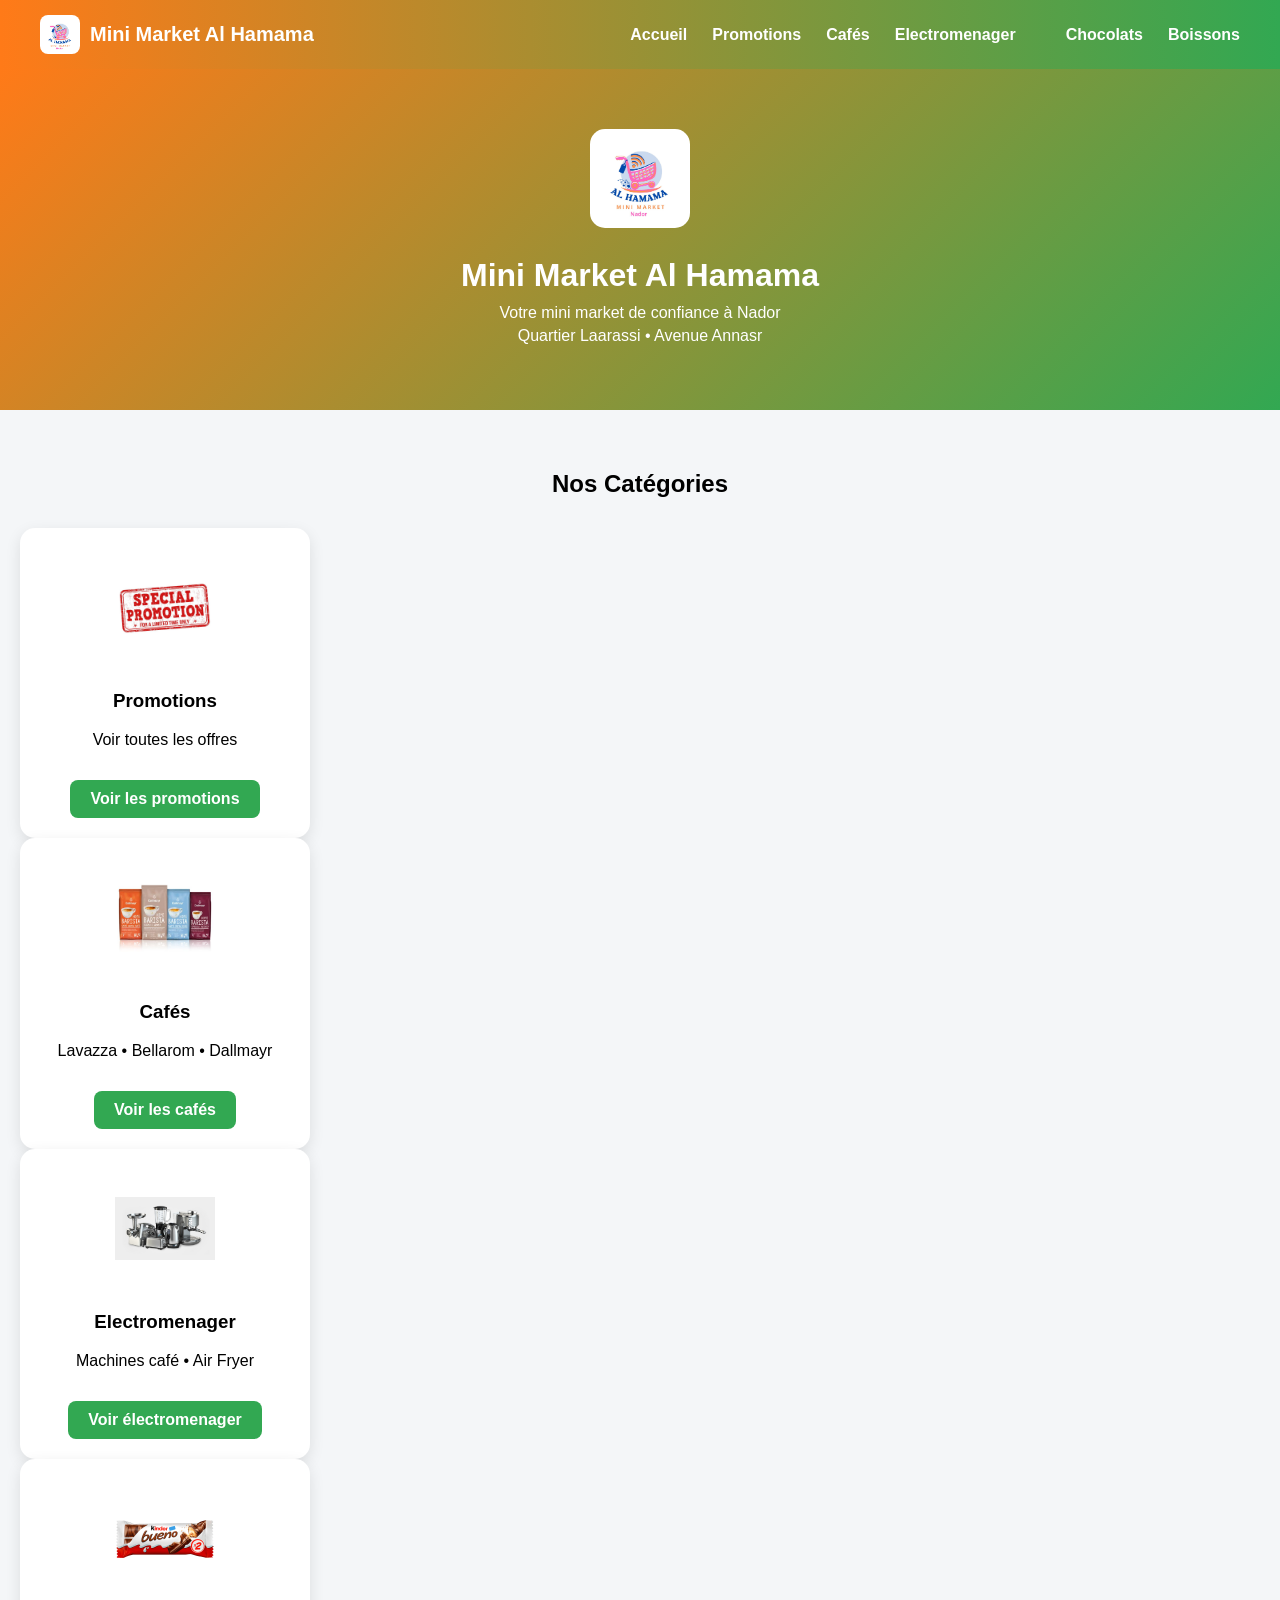
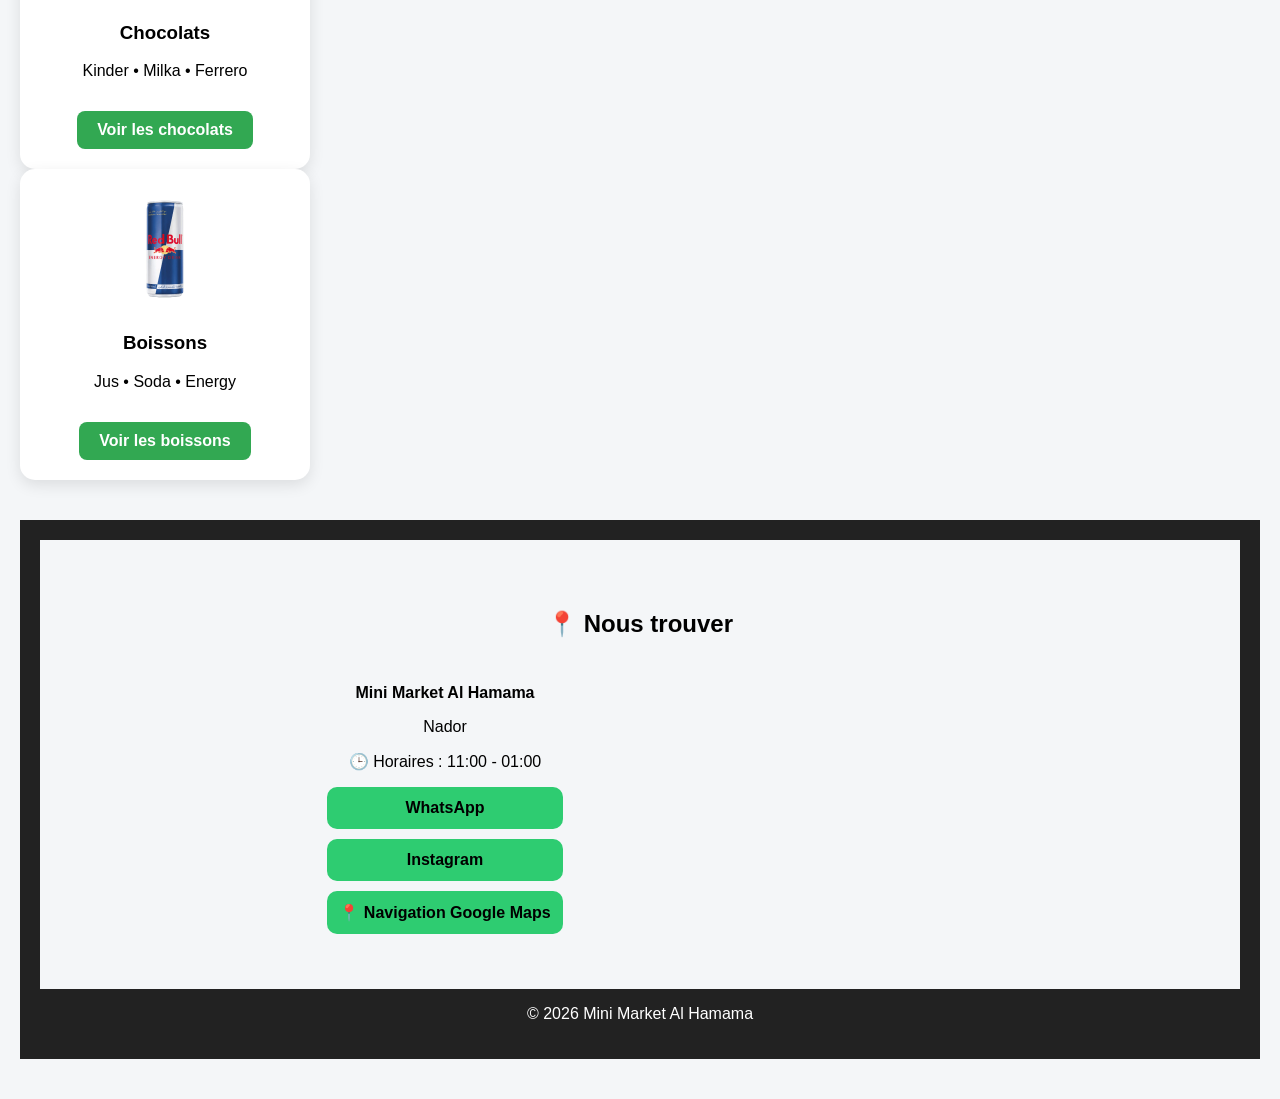
==== index.html @ c86dffb8 "Update index.html" ====
<!DOCTYPE html>
<html lang="fr">
<head>
<meta charset="UTF-8">
<meta name="viewport" content="width=device-width, initial-scale=1.0">

<title>Mini Market Al Hamama - Nador</title>

<meta name="description" content="Mini Market Al Hamama à Nador. Cafés Lavazza, chocolats, boissons et produits importés. Commander sur WhatsApp.">

<meta name="keywords" content="Mini Market Al Hamama, Nador, café Lavazza Nador, chocolats Nador, mini market Nador">
<style>

/* RESET */

body{
margin:0;
font-family:Arial, sans-serif;
background:#f4f6f8;
}

/* NAVBAR */

.navbar{
background:linear-gradient(90deg,#ff7a18,#32a852);
padding:15px;
position:sticky;
top:0;
z-index:999;
}

.nav-container{
display:flex;
justify-content:space-between;
align-items:center;
max-width:1200px;
margin:auto;
}

.logo{
display:flex;
align-items:center;
gap:10px;
color:white;
font-weight:bold;
font-size:20px;
}

.logo img{
width:40px;
border-radius:8px;
}

.nav-links{
list-style:none;
display:flex;
gap:25px;
margin:0;
padding:0;
}

.nav-links a{
color:white;
text-decoration:none;
font-weight:bold;
transition:0.3s;
}

.nav-links a:hover{
opacity:0.7;
}


/* HERO */

.hero{
background:linear-gradient(135deg,#ff7a18,#32a852);
color:white;
text-align:center;
padding:60px 20px;
animation:fadeIn 1s ease;
}

.hero img{
width:100px;
border-radius:15px;
margin-bottom:15px;
}

.hero h1{
margin:10px 0;
}

.hero p{
margin:5px 0;
}


/* CATEGORIES */

.section{
padding:40px 20px;
text-align:center;
}

.section h2{
margin-bottom:30px;
}

.categories{
display:grid;
grid-template-columns:repeat(auto-fit,minmax(220px,1fr));
gap:20px;
max-width:1100px;
margin:auto;
}

.card{
background:white;
padding:20px;
border-radius:15px;
width:250px;
box-shadow:0 5px 15px rgba(0,0,0,0.1);
transition:0.3s;
}

.card:hover{
transform:translateY(-5px);
}

.card img{
width:100px;
height:120px;
object-fit:contain;
}

.category img{
width:100%;
height:120px;
object-fit:contain;
}  
.btn{
display:inline-block;
margin-top:15px;
padding:10px 20px;
background:#32a852;
color:white;
text-decoration:none;
border-radius:8px;
font-weight:bold;
}


/* FOOTER */

footer{
background:#222;
color:white;
text-align:center;
padding:20px;
margin-top:40px;
}

footer a{
color:#32a852;
text-decoration:none;
display:block;
margin:5px;
}
.contact{
padding:50px 20px;
text-align:center;
background:#f4f6f8;
}

.contact-container{
display:flex;
flex-wrap:wrap;
justify-content:center;
gap:40px;
margin-top:30px;
}

.contact-info{
max-width:300px;
}
.contact h2{
color:black;
}

.contact p{
color:black;
}
  
.contact-btn{
display:block;
background:#2ecc71;
color:black;
padding:12px;
margin-top:10px;
text-decoration:none;
border-radius:10px;
font-weight:bold;
}

/* ANIMATION */

@keyframes fadeIn{
from{
opacity:0;
transform:translateY(20px);
}
to{
opacity:1;
transform:translateY(0);
}
}

</style>

</head>
<body>


<!-- NAVBAR -->

<nav class="navbar">

<div class="nav-container">

<div class="logo">
<img src="logo.png">
Mini Market Al Hamama
</div>

<ul class="nav-links">

<li><a href="index.html">Accueil</a></li>

<li><a href="promotions.html">Promotions</a></li>

<li><a href="cafes.html">Cafés</a></li>
<li><a href="electromenager.html">Electromenager</a><li>
<li><a href="chocolats.html">Chocolats</a></li>

<li><a href="boissons.html">Boissons</a></li>

</ul>

</div>

</nav>


<!-- HERO -->

<div class="hero">

<img src="logo.png">

<h1>Mini Market Al Hamama</h1>

<p>Votre mini market de confiance à Nador</p>

<p>Quartier Laarassi • Avenue Annasr</p>

</div>


<!-- CATEGORIES -->

<div class="section">

<h2>Nos Catégories</h2>

<div class="cards">


<!-- PROMOTIONS -->

<div class="card">

<img src="promo.jpg">

<h3>Promotions</h3>

<p>Voir toutes les offres</p>

<a href="promotions.html" class="btn">
Voir les promotions
</a>

</div>


<!-- CAFES -->

<div class="card">

<img src="cafes.jpg">

<h3>Cafés</h3>

<p>Lavazza • Bellarom • Dallmayr</p>

<a href="cafes.html" class="btn">
Voir les cafés
</a>

</div>

<div class="category-card">

<div class="card">

<img src="electromenager.jpg">

<h3>Electromenager</h3>

<p>Machines café • Air Fryer</p>

<a href="electromenager.html" class="btn">
Voir électromenager
</a>

</div>
<!-- CHOCOLATS -->

<div class="card">

<img src="kinder-bueno.jpg">

<h3>Chocolats</h3>

<p>Kinder • Milka • Ferrero</p>

<a href="chocolats.html" class="btn">
Voir les chocolats
</a>

</div>


<!-- BOISSONS -->

<div class="card">

<img src="redbull.jpg">

<h3>Boissons</h3>

<p>Jus • Soda • Energy</p>

<a href="boissons.html" class="btn">
Voir les boissons
</a>

</div>


</div>

</div>


<!-- FOOTER -->

<footer>

<section class="contact">

<h2>📍 Nous trouver</h2>

<div class="contact-container">

<div class="contact-info">

<p><b>Mini Market Al Hamama</b></p>

<p>Nador</p>

<p>🕒 Horaires :  
11:00 - 01:00 </p>

<a href="https://wa.me/212652243366" class="contact-btn">
WhatsApp
</a>

<a href="https://www.instagram.com/market_al_hamama?igsh=ZG90cmwxNWRjYzk=" class="contact-btn">
Instagram
</a>

<a href="https://maps.google.com/?q=Mini+Market+Al+Hamama+Nador" class="contact-btn">
📍 Navigation Google Maps
</a>

</div>

<div class="contact-map">

<iframe
src="https://www.google.com/maps?q=Mini+Market+Al+Hamama+Nador&output=embed"
width="350"
height="250"
style="border:0;border-radius:12px;"
allowfullscreen=""
loading="lazy">
</iframe>

</div>

</div>

</section>


<p>©️ 2026 Mini Market Al Hamama</p>

</footer>


<script>

let cart=[]
let total=0


function sendWhatsApp(){

let message="Bonjour je veux commander :%0A"

cart.forEach(item=>{
message+="- "+item.product+" : "+item.price+" DH%0A"
})

message+="%0ATotal : "+total+" DH"

window.open("https://wa.me/212652243366?text="+message)

}

</script>


</body>
</html>
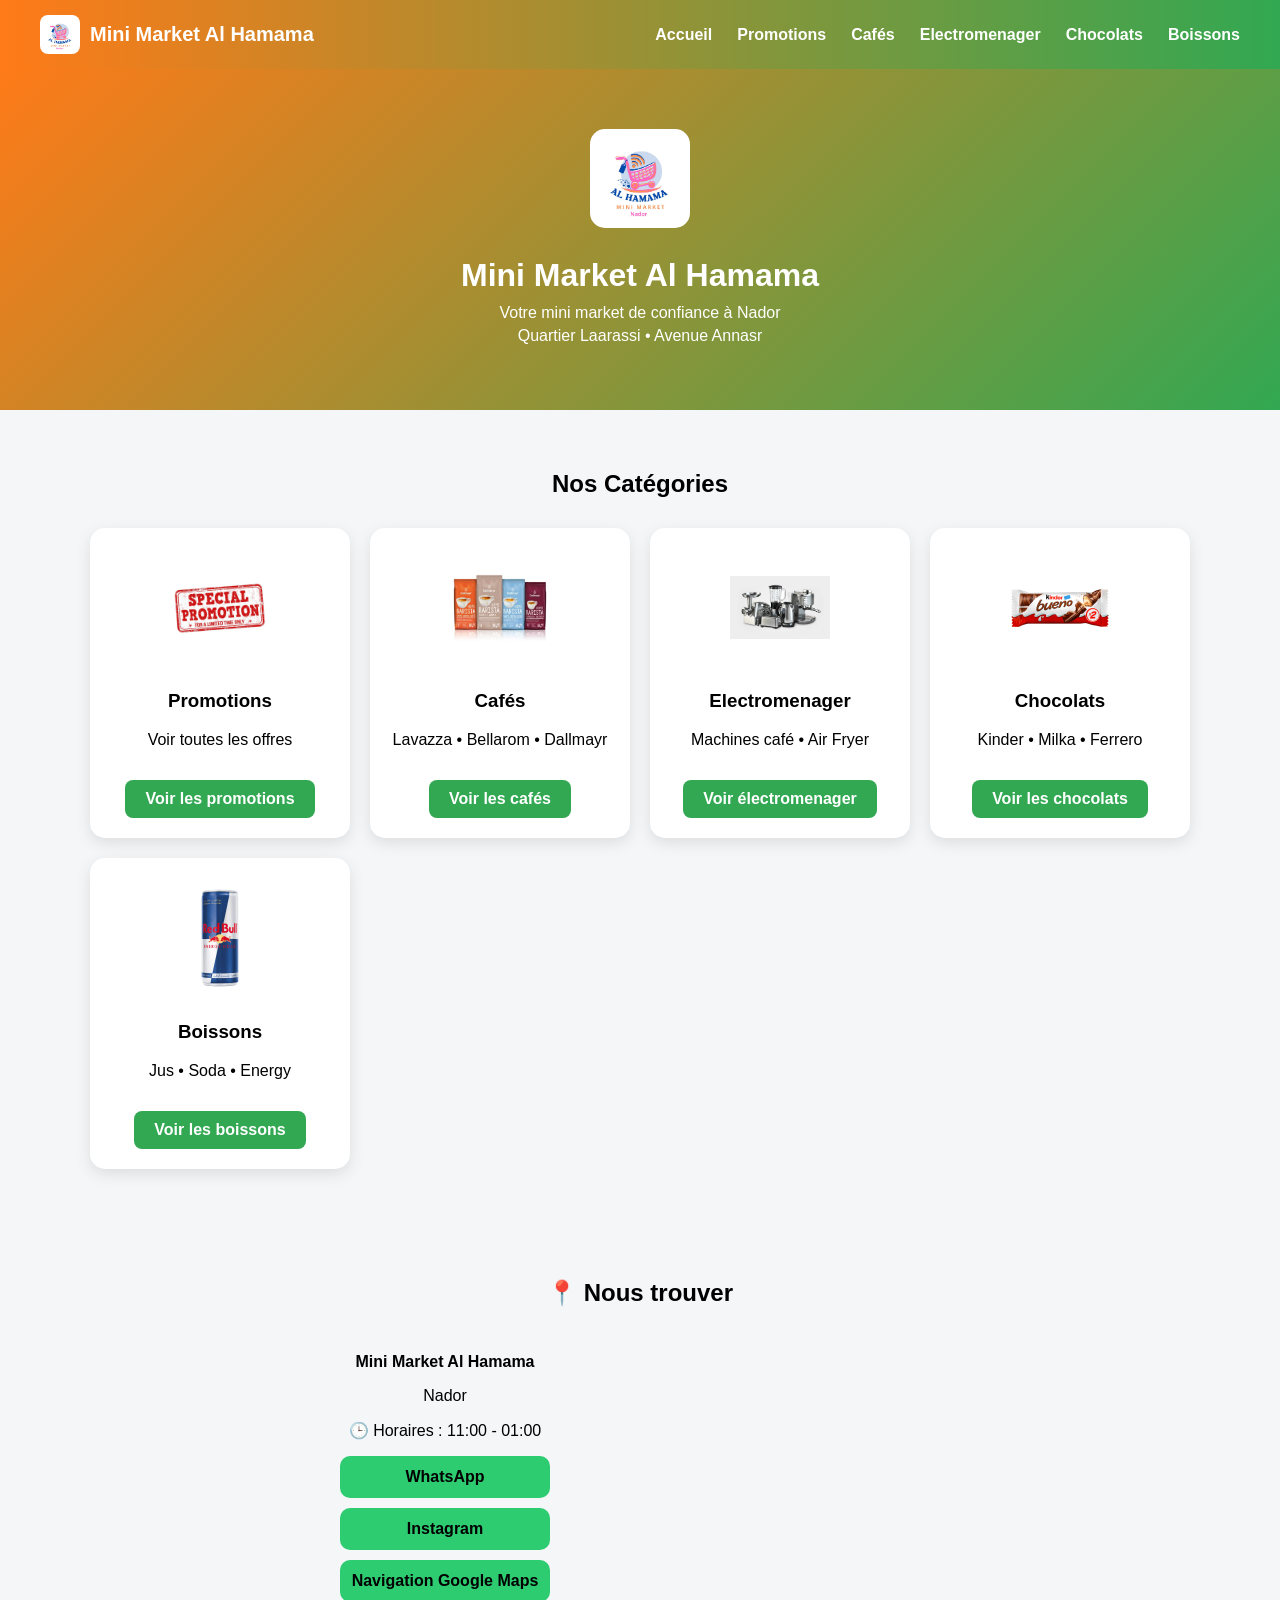
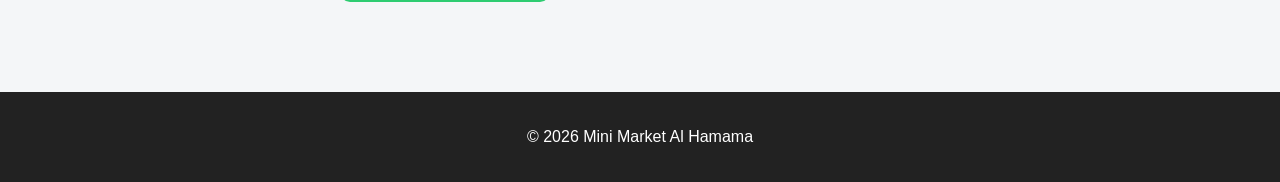
==== commit 05ab2308: "Update index.html" ====
--- a/index.html
+++ b/index.html
@@ -1,6 +1,8 @@
 <!DOCTYPE html>
 <html lang="fr">
+
 <head>
+
 <meta charset="UTF-8">
 <meta name="viewport" content="width=device-width, initial-scale=1.0">
 
@@ -9,6 +11,7 @@
 <meta name="description" content="Mini Market Al Hamama à Nador. Cafés Lavazza, chocolats, boissons et produits importés. Commander sur WhatsApp.">
 
 <meta name="keywords" content="Mini Market Al Hamama, Nador, café Lavazza Nador, chocolats Nador, mini market Nador">
+
 <style>
 
 /* RESET */
@@ -18,6 +21,7 @@
 font-family:Arial, sans-serif;
 background:#f4f6f8;
 }
+
 
 /* NAVBAR */
 
@@ -119,7 +123,6 @@
 background:white;
 padding:20px;
 border-radius:15px;
-width:250px;
 box-shadow:0 5px 15px rgba(0,0,0,0.1);
 transition:0.3s;
 }
@@ -134,11 +137,6 @@
 object-fit:contain;
 }
 
-.category img{
-width:100%;
-height:120px;
-object-fit:contain;
-}  
 .btn{
 display:inline-block;
 margin-top:15px;
@@ -151,22 +149,8 @@
 }
 
 
-/* FOOTER */
-
-footer{
-background:#222;
-color:white;
-text-align:center;
-padding:20px;
-margin-top:40px;
-}
-
-footer a{
-color:#32a852;
-text-decoration:none;
-display:block;
-margin:5px;
-}
+/* CONTACT */
+
 .contact{
 padding:50px 20px;
 text-align:center;
@@ -184,14 +168,7 @@
 .contact-info{
 max-width:300px;
 }
-.contact h2{
-color:black;
-}
-
-.contact p{
-color:black;
-}
-  
+
 .contact-btn{
 display:block;
 background:#2ecc71;
@@ -203,6 +180,18 @@
 font-weight:bold;
 }
 
+
+/* FOOTER */
+
+footer{
+background:#222;
+color:white;
+text-align:center;
+padding:20px;
+margin-top:40px;
+}
+
+
 /* ANIMATION */
 
 @keyframes fadeIn{
@@ -219,6 +208,8 @@
 </style>
 
 </head>
+
+
 <body>
 
 
@@ -240,7 +231,9 @@
 <li><a href="promotions.html">Promotions</a></li>
 
 <li><a href="cafes.html">Cafés</a></li>
-<li><a href="electromenager.html">Electromenager</a><li>
+
+<li><a href="electromenager.html">Electromenager</a></li>
+
 <li><a href="chocolats.html">Chocolats</a></li>
 
 <li><a href="boissons.html">Boissons</a></li>
@@ -273,7 +266,7 @@
 
 <h2>Nos Catégories</h2>
 
-<div class="cards">
+<div class="categories">
 
 
 <!-- PROMOTIONS -->
@@ -309,7 +302,8 @@
 
 </div>
 
-<div class="category-card">
+
+<!-- ELECTROMENAGER -->
 
 <div class="card">
 
@@ -324,6 +318,8 @@
 </a>
 
 </div>
+
+
 <!-- CHOCOLATS -->
 
 <div class="card">
@@ -363,9 +359,7 @@
 </div>
 
 
-<!-- FOOTER -->
-
-<footer>
+<!-- CONTACT -->
 
 <section class="contact">
 
@@ -379,8 +373,7 @@
 
 <p>Nador</p>
 
-<p>🕒 Horaires :  
-11:00 - 01:00 </p>
+<p>🕒 Horaires : 11:00 - 01:00</p>
 
 <a href="https://wa.me/212652243366" class="contact-btn">
 WhatsApp
@@ -391,7 +384,7 @@
 </a>
 
 <a href="https://maps.google.com/?q=Mini+Market+Al+Hamama+Nador" class="contact-btn">
-📍 Navigation Google Maps
+Navigation Google Maps
 </a>
 
 </div>
@@ -414,53 +407,12 @@
 </section>
 
 
-<p>©️ 2026 Mini Market Al Hamama</p>
+<footer>
+
+<p>© 2026 Mini Market Al Hamama</p>
 
 </footer>
-
-
-<script>
-
-let cart=[]
-let total=0
-
-
-function sendWhatsApp(){
-
-let message="Bonjour je veux commander :%0A"
-
-cart.forEach(item=>{
-message+="- "+item.product+" : "+item.price+" DH%0A"
-})
-
-message+="%0ATotal : "+total+" DH"
-
-window.open("https://wa.me/212652243366?text="+message)
-
-}
-
-</script>
 
 
 </body>
 </html>
-
-
-
-
-
-
-
-
-
-
-
-
-
-
-
-
-
-
-
-
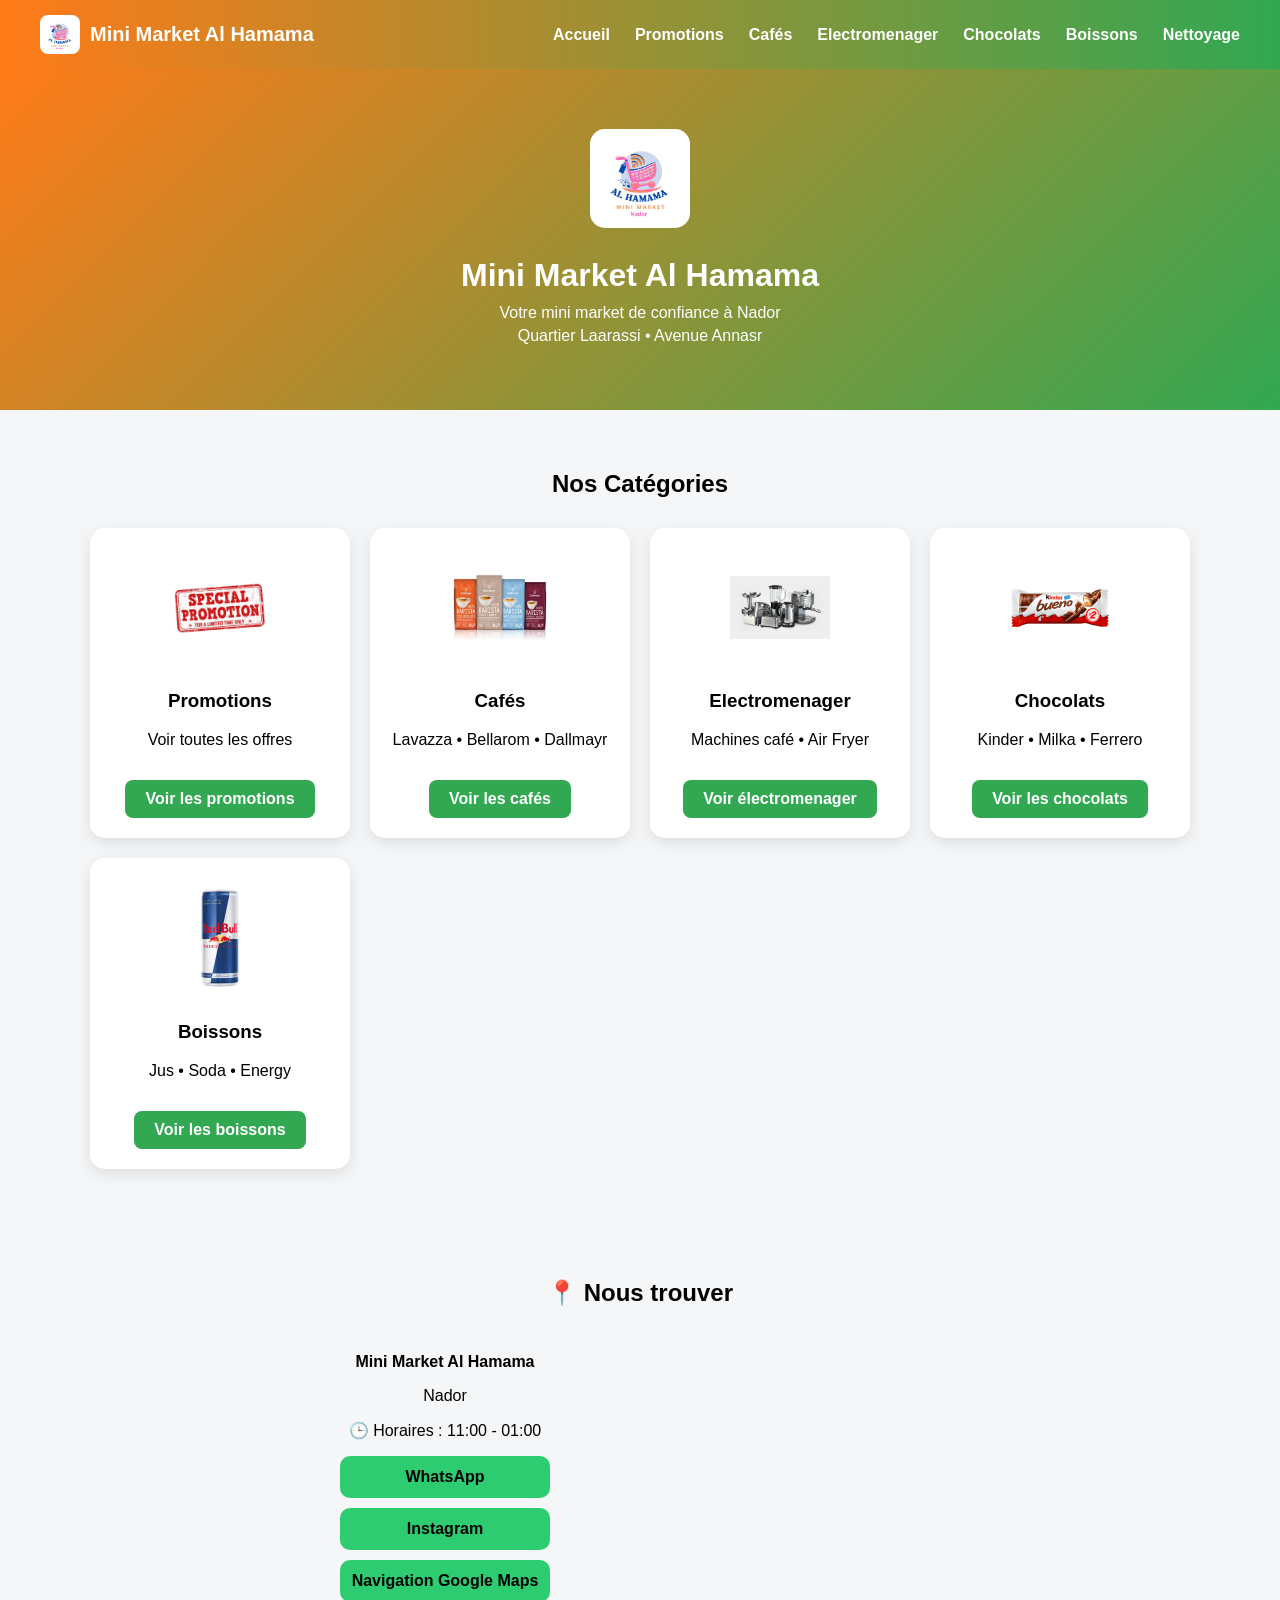
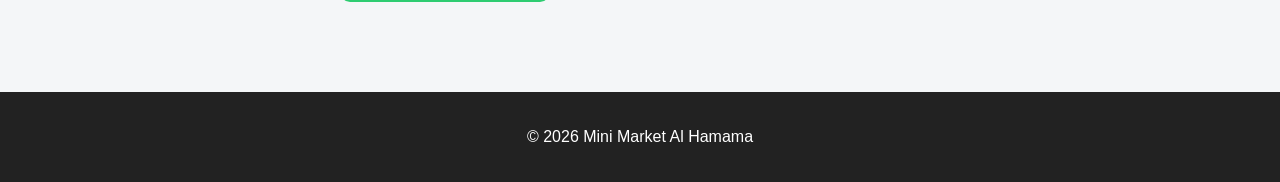
==== commit 5d066e97: "Update index.html" ====
--- a/index.html
+++ b/index.html
@@ -237,7 +237,7 @@
 <li><a href="chocolats.html">Chocolats</a></li>
 
 <li><a href="boissons.html">Boissons</a></li>
-
+<li><a href="nettoyage.html">Nettoyage</a></li>
 </ul>
 
 </div>
@@ -416,3 +416,4 @@
 
 </body>
 </html>
+
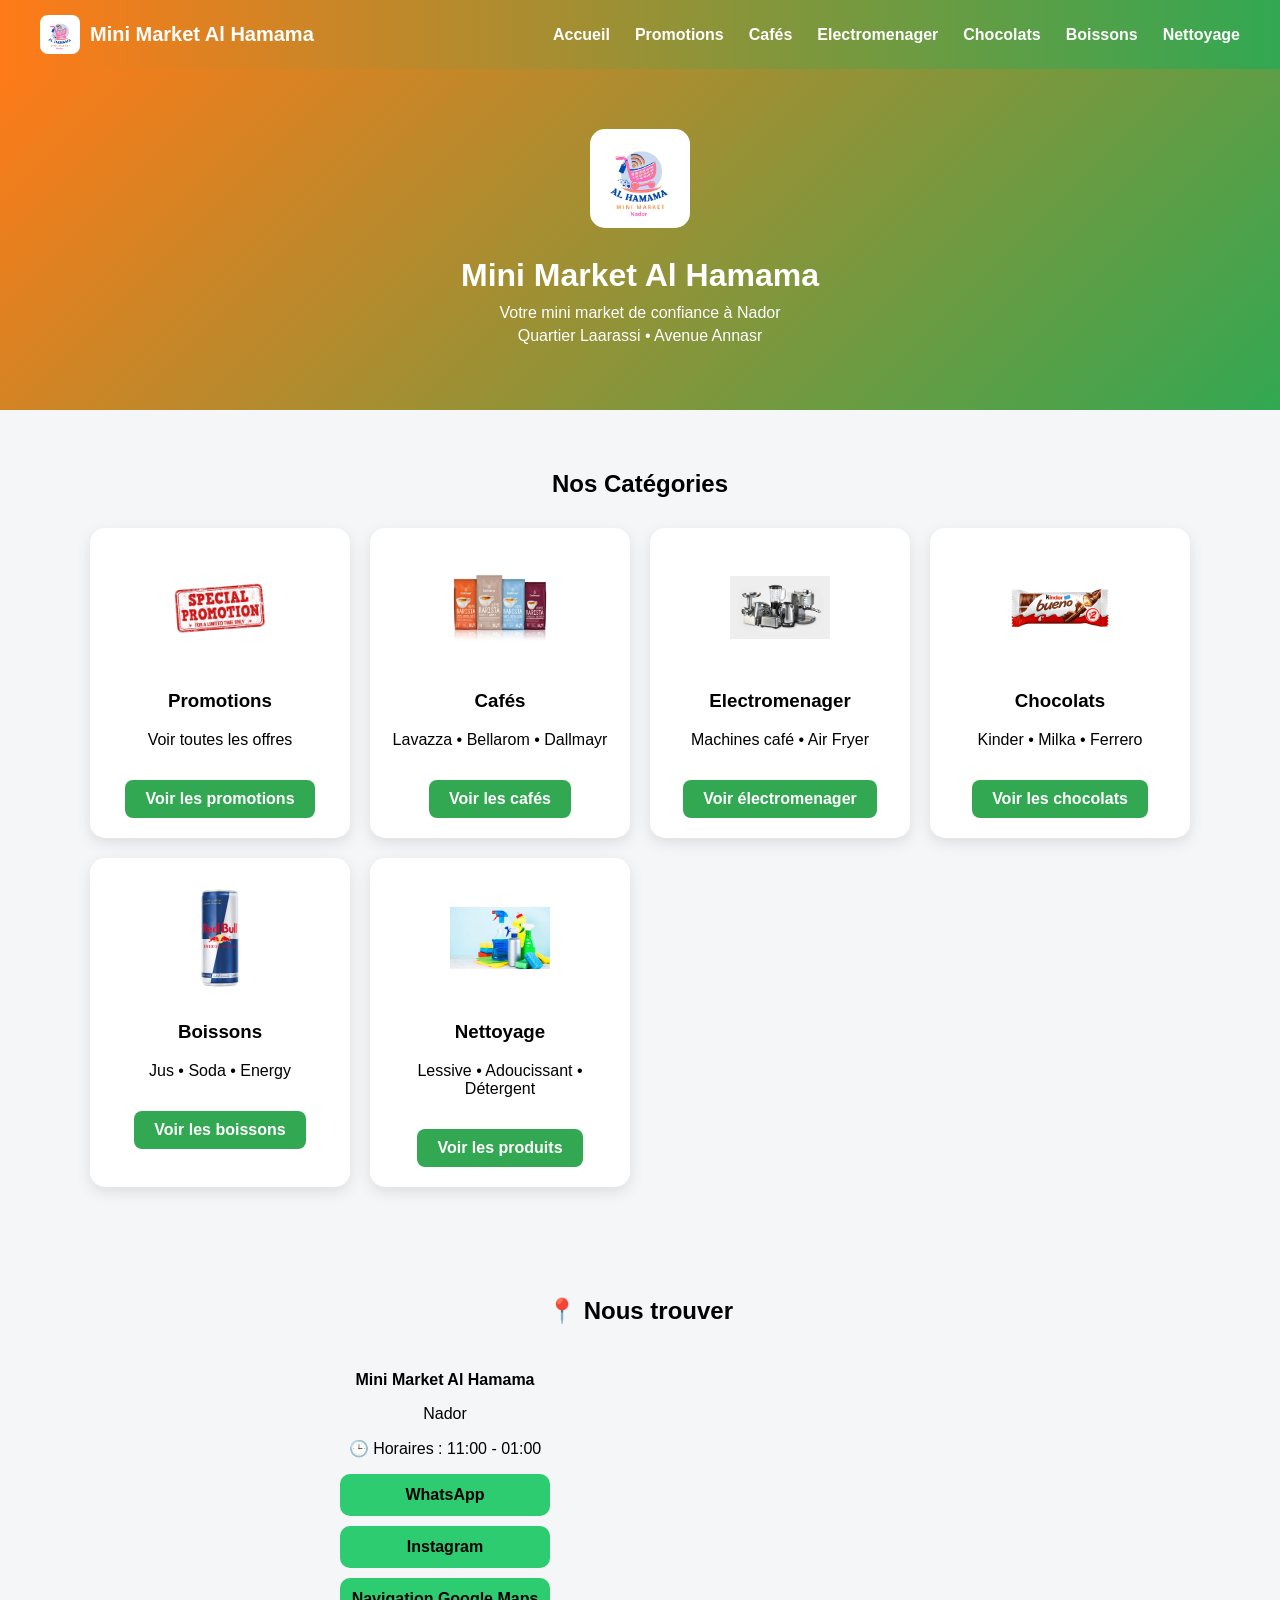
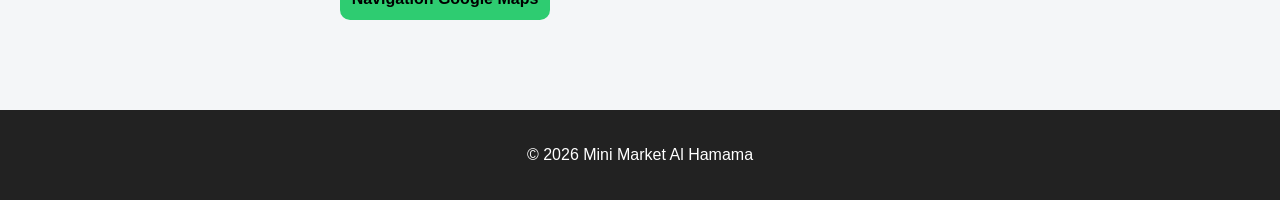
==== commit 12bdeef7: "Update index.html" ====
--- a/index.html
+++ b/index.html
@@ -352,7 +352,19 @@
 </a>
 
 </div>
-
+<div class="card">
+
+<img src="nettoyage.jpg">
+
+<h3>Nettoyage</h3>
+
+<p>Lessive • Adoucissant • Détergent</p>
+
+<a href="nettoyage.html" class="btn">
+Voir les produits
+</a>
+
+</div>
 
 </div>
 
@@ -417,3 +429,4 @@
 </body>
 </html>
 
+
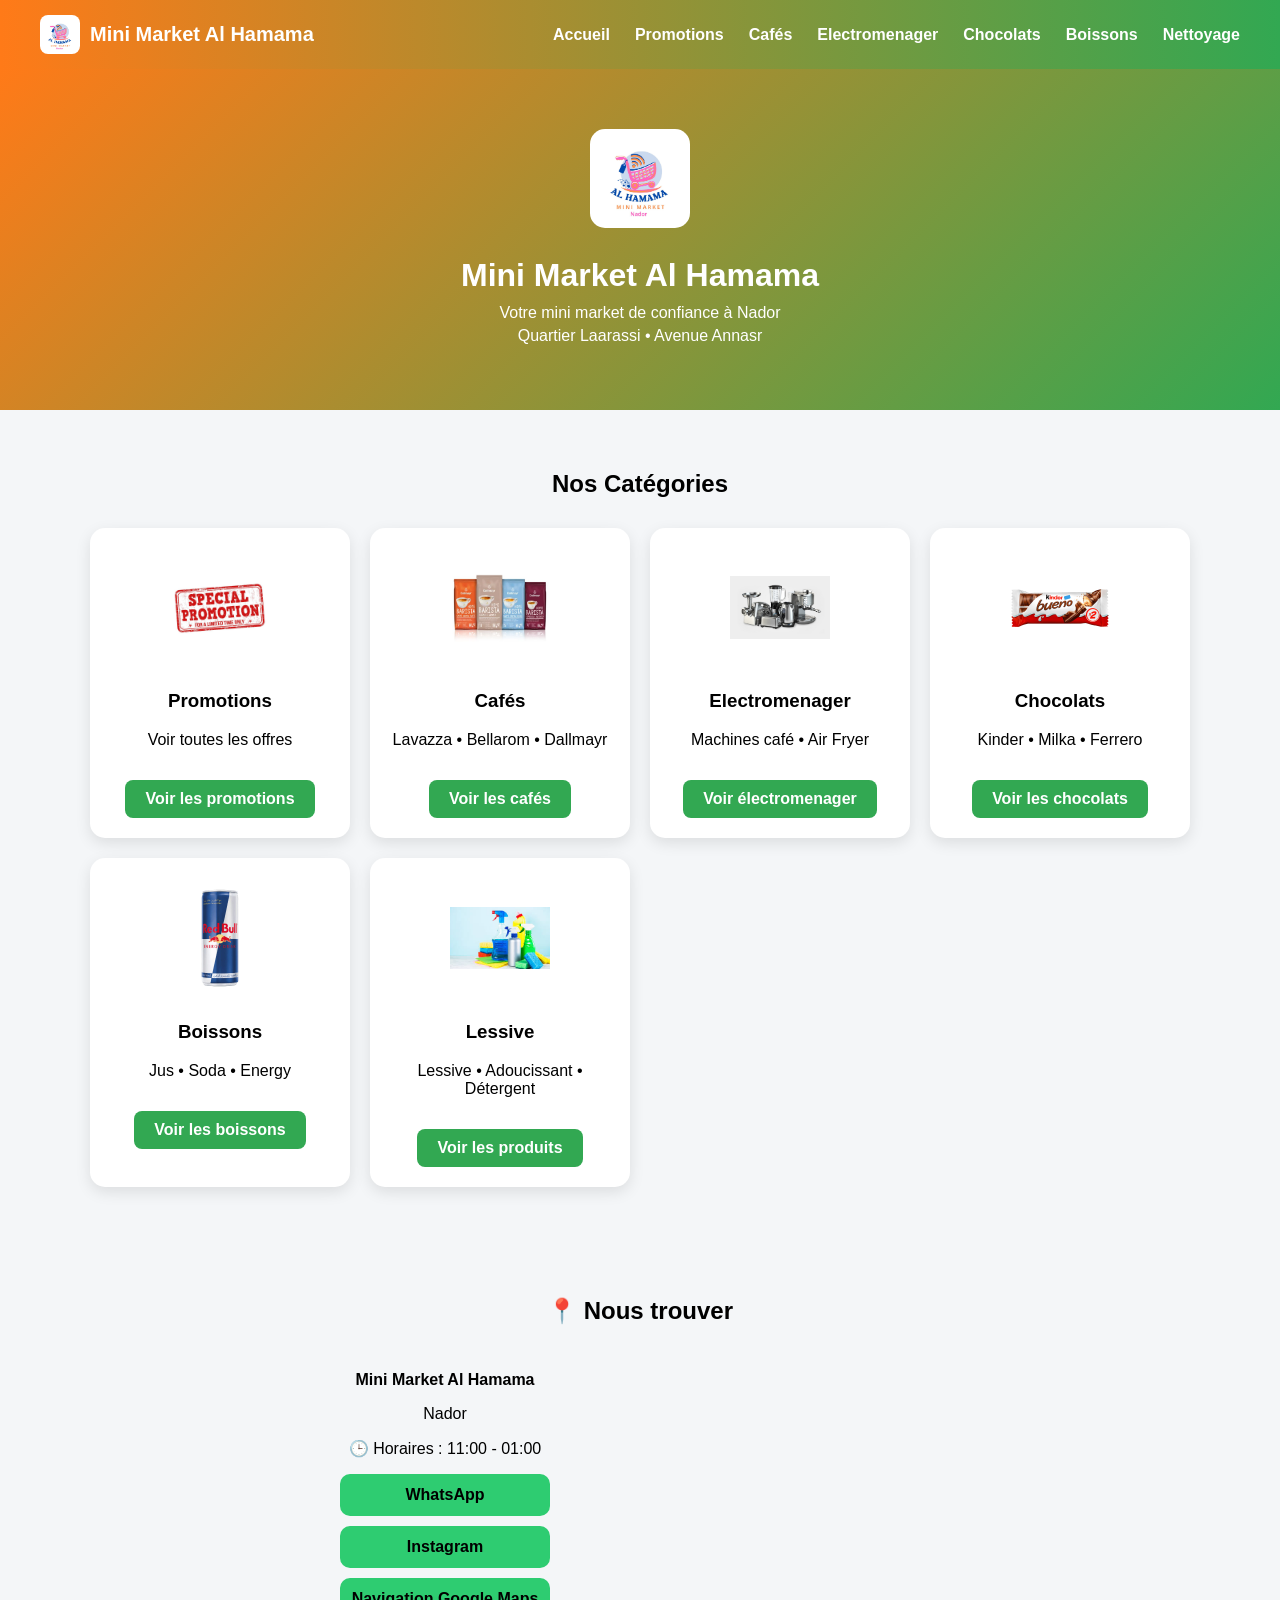
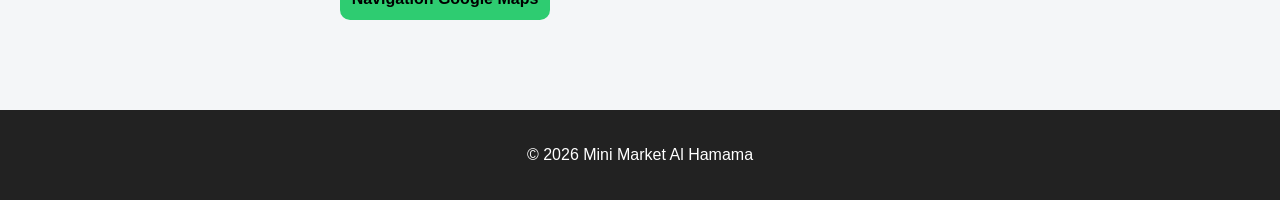
==== commit 326ed6f2: "Update index.html" ====
--- a/index.html
+++ b/index.html
@@ -356,7 +356,7 @@
 
 <img src="nettoyage.jpg">
 
-<h3>Nettoyage</h3>
+<h3>Lessive</h3>
 
 <p>Lessive • Adoucissant • Détergent</p>
 
@@ -430,3 +430,4 @@
 </html>
 
 
+
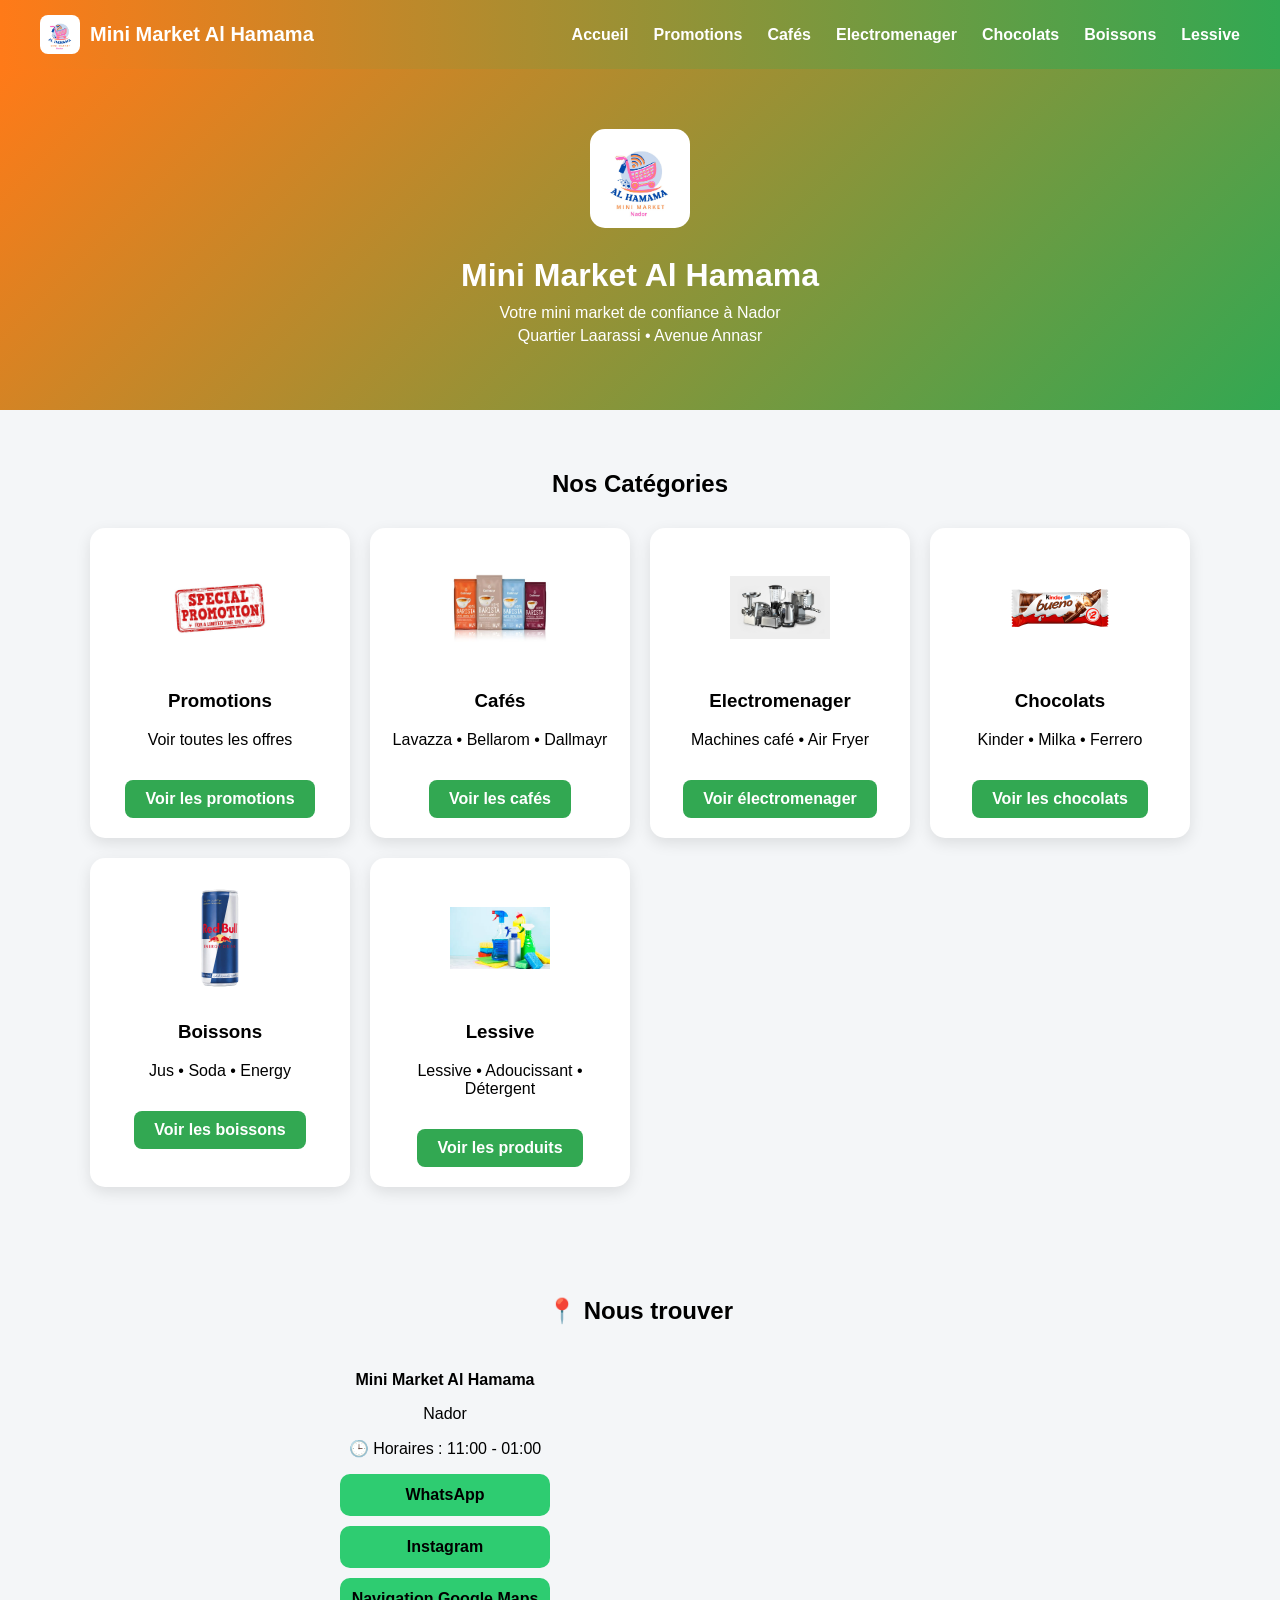
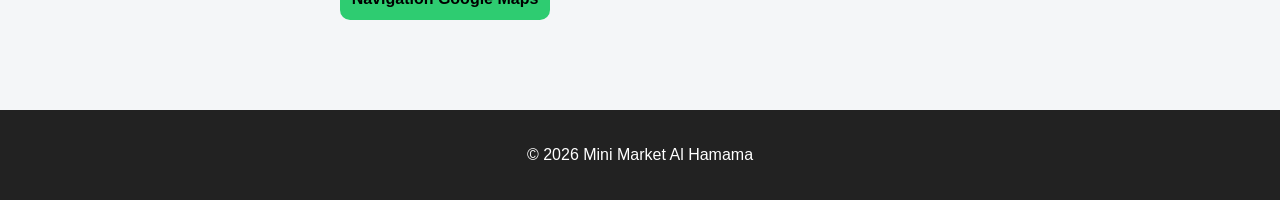
==== commit 665048b6: "Update index.html" ====
--- a/index.html
+++ b/index.html
@@ -237,7 +237,9 @@
 <li><a href="chocolats.html">Chocolats</a></li>
 
 <li><a href="boissons.html">Boissons</a></li>
-<li><a href="nettoyage.html">Nettoyage</a></li>
+  
+<li><a href="nettoyage.html">Lessive</a></li>
+  
 </ul>
 
 </div>
@@ -431,3 +433,4 @@
 
 
 
+
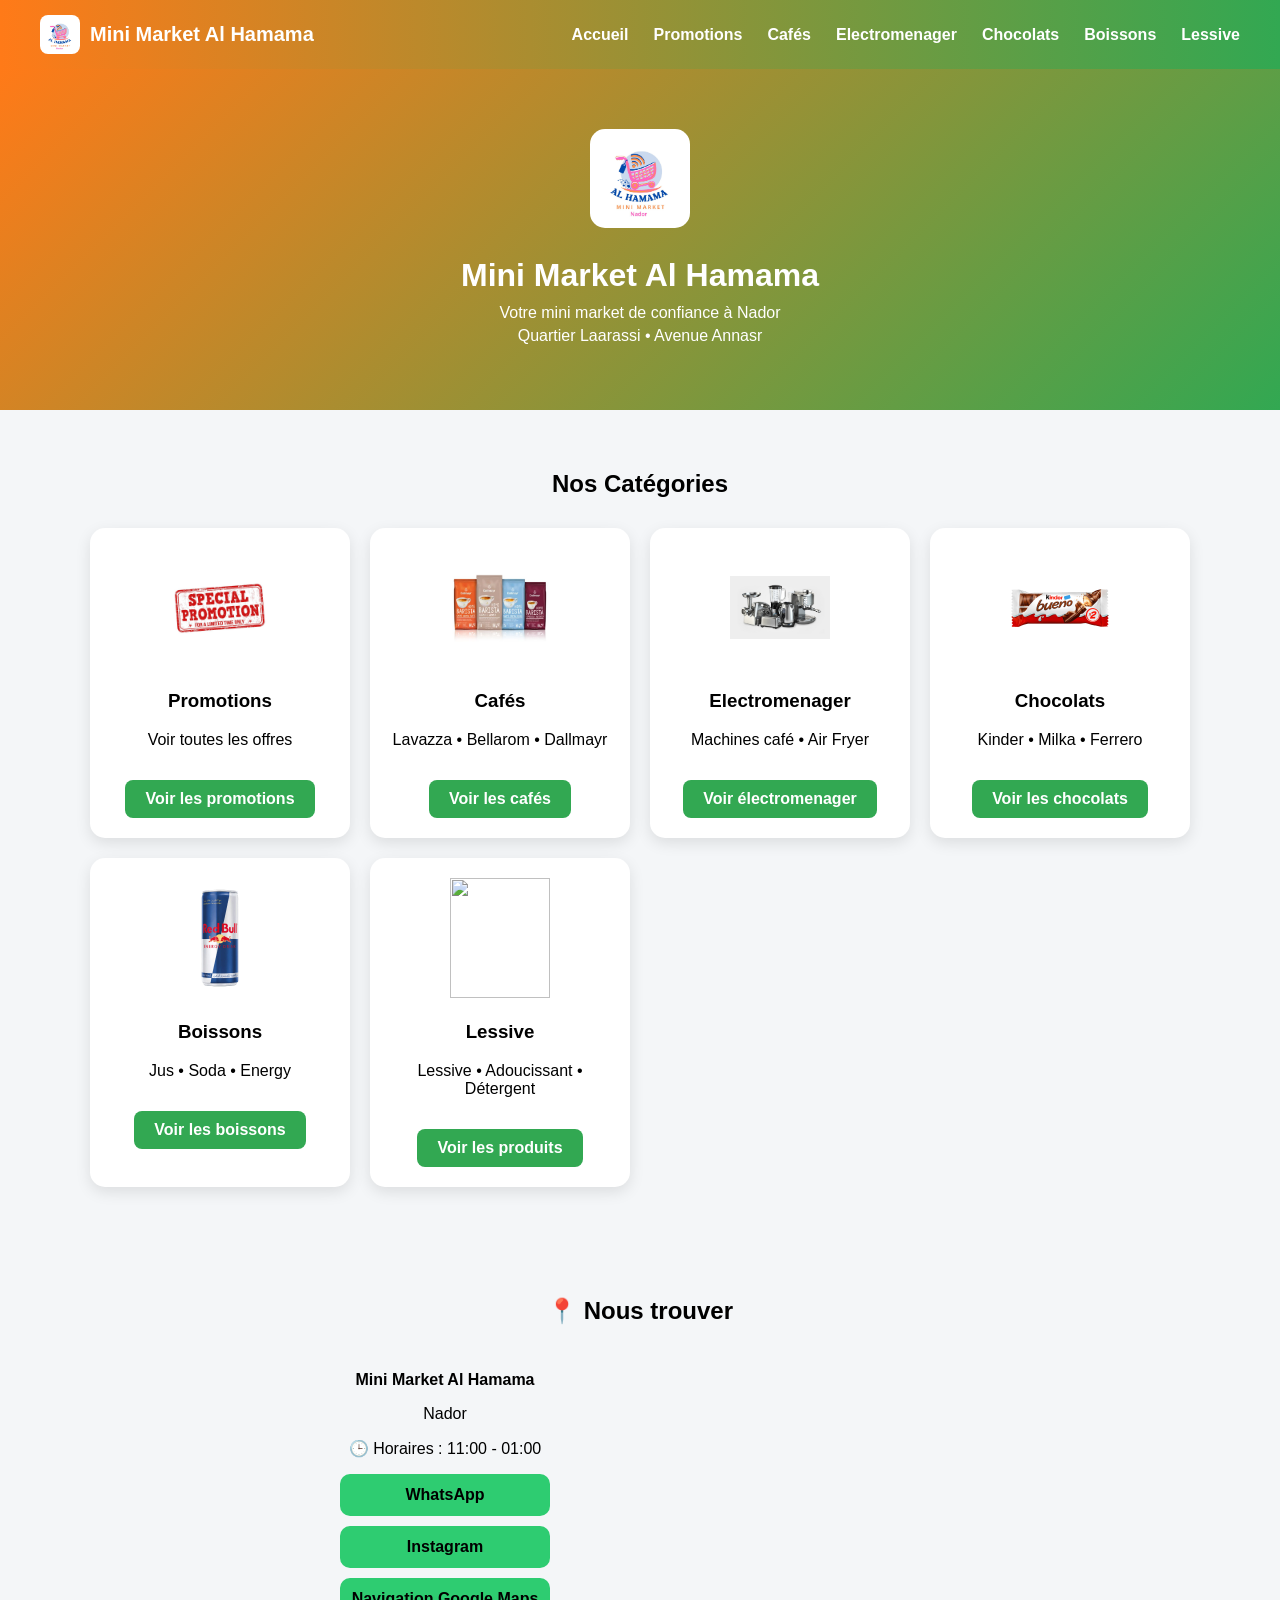
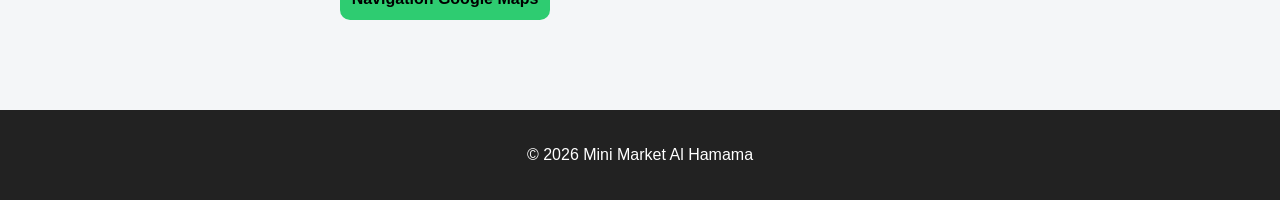
==== commit d7a9cd26: "Update index.html" ====
--- a/index.html
+++ b/index.html
@@ -356,7 +356,7 @@
 </div>
 <div class="card">
 
-<img src="nettoyage.jpg">
+<img src="lessive.jpg">
 
 <h3>Lessive</h3>
 
@@ -434,3 +434,4 @@
 
 
 
+
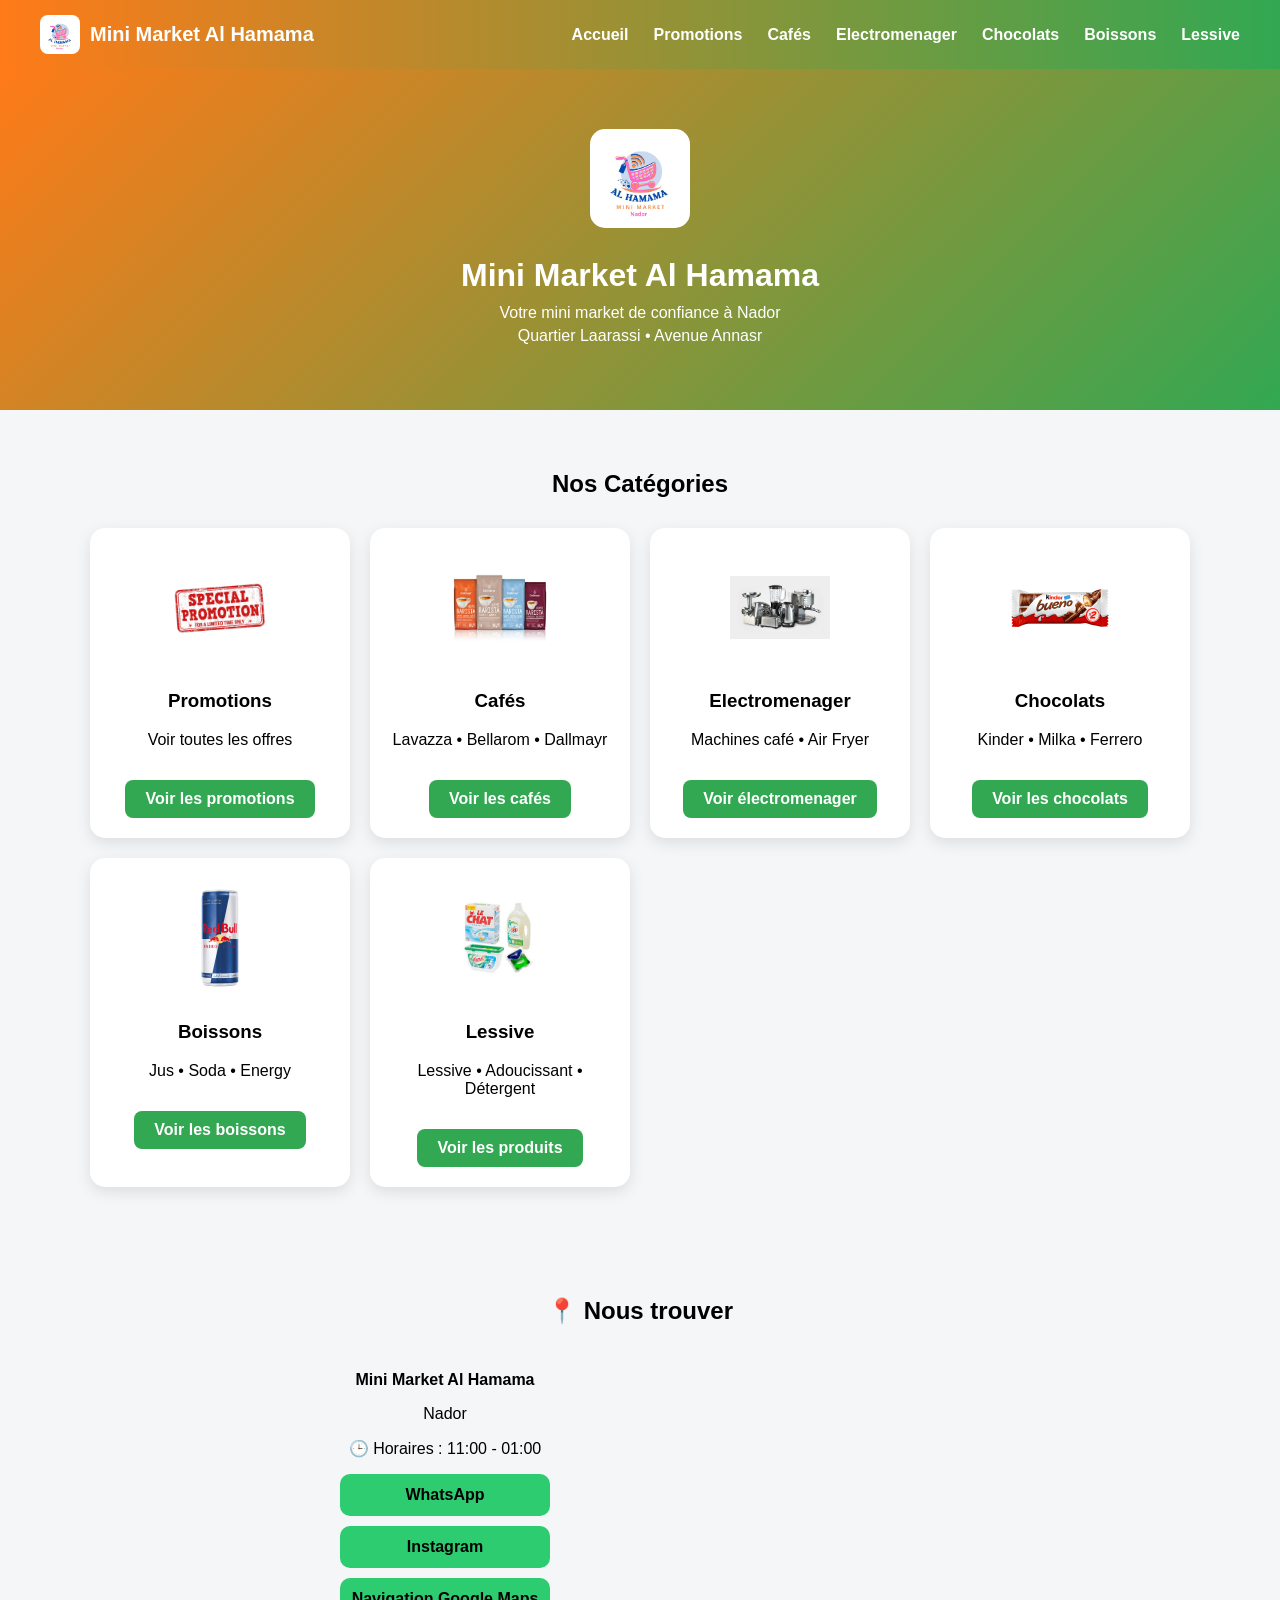
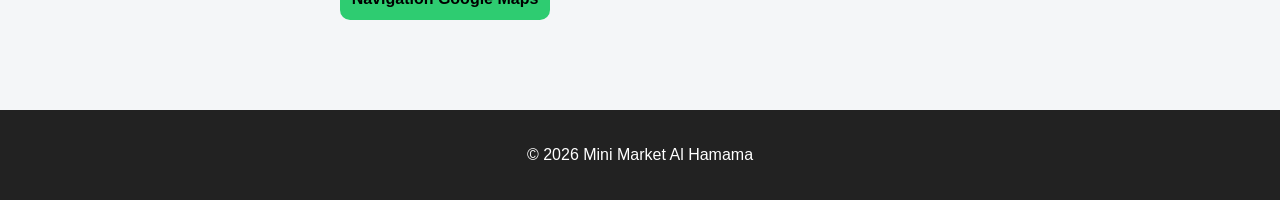
==== commit e5435245: "Update index.html" ====
--- a/index.html
+++ b/index.html
@@ -435,3 +435,4 @@
 
 
 
+
